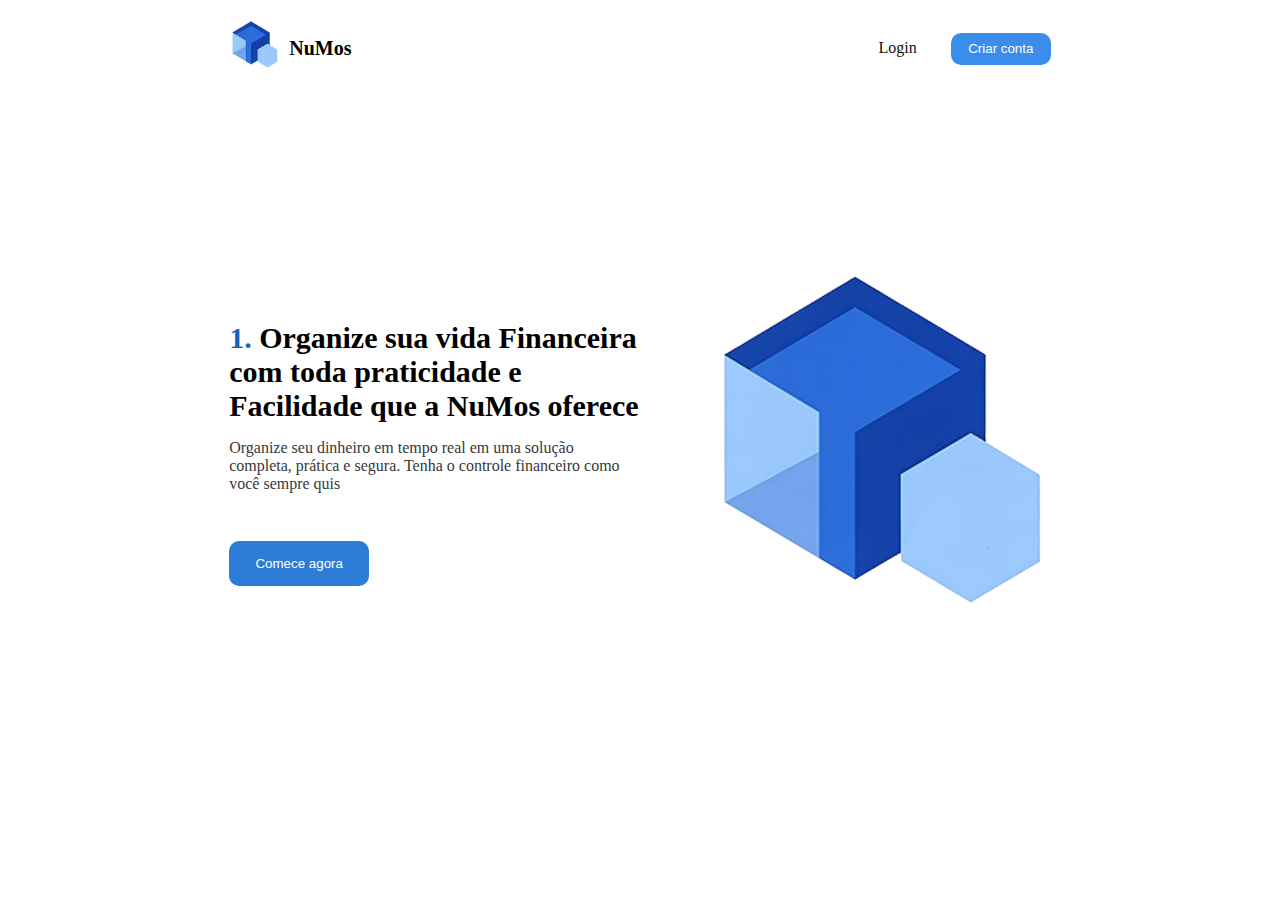
==== index.html @ 14c6fe0b "homePage Login" ====
<!DOCTYPE html>
<html lang="pt-br">
<head>
    <meta charset="UTF-8">
    <meta name="viewport" content="width=device-width, initial-scale=1.0">
    <link rel="stylesheet" href="Css/home.css">
    <title>NuMos</title>
</head>
<body>

    <div class="main">
    <div class="nav">

        <div class="logo">
            <a href=""><img src="components/img/logo-menu.png" alt="Logo-Numos" id="logo"></a>
            <h2>NuMos</h2>
        </div>
        <div class="links">
            <div class="buttons">
                <a href="" class="buttonLogin">Login</a>
                <button id="ButtonAcount">Criar conta</button>
            </div>
        </div>
    </div>

    <div class="homePage">


        <div class="descricao">
            <div class="txtDescricao">
                <h2><span>1. </span>Organize sua vida Financeira com toda praticidade e Facilidade que a NuMos oferece</h2>
                <p id="descricao2">Organize seu dinheiro em tempo real em uma solução completa, prática e segura. Tenha o controle financeiro como você sempre quis</p>

                <div class="buttonStart">
                    <button id="start">Comece agora</button>
                
                </div>
            </div>
           
           
        </div>



        <div class="imgHome">
            <img src="components/img/img-home.png" alt="" id="homeImg">
        </div>
    </div>

    </div>
    
</body>
</html>
---- Css/home.css ----
:root {
    --cor-button-menu: #3A8DEB;
    --cor-button-start: #2D7DD8;
    --cor-span-txt: #1565C0;
  }

  body{
    
  }

  span{
    color: var(--cor-span-txt);
  }
  h2,p, h1{
    margin: 0px;
  }

  .main{
    width: 100%;
    height: 90vh;
    display: flex;
    flex-direction: column;
  align-items: center;
  }

  .nav{
    width: 65%;
    height: 10%;
    display: flex;
    flex-direction: row;
    align-items: center;
 
  
  

    .logo{
      width: 50%;
      display: flex;
      flex-direction: row;
      align-items: center;

      #logo{
        width: 50px;
      }
      h2{
        font-size: 20px;
        margin-left: 10px;
      }
    }
    .links{
      width: 50%;
      display: flex;
      flex-direction: row;
      align-items: center;
      justify-content: right;
     

    }

  }
  #ButtonAcount{
    height: 32px;
    width: 100px;
    border-radius: 10px;
    border: 0px;
    background-color: var(--cor-button-menu);
    color: #fff;
  }
  #ButtonAcount:hover{
    background-color:rgb(84, 138, 201);
    cursor: pointer;
  }
  .buttonLogin{
    margin-right: 30px;
    text-decoration: none;
    color: #0f0f0f;
  }

  .homePage{
    width: 65%;
    height: 90%;
    display: flex;
    flex-direction: row;
   
    .descricao{
      width: 50%;
      height: 100%;
      .txtDescricao{
        width: 100%;
        height: 100%;
        display: flex;
        h2{
          font-size: 30px;
        }
        flex-direction: column;
  
        justify-content: center;
        #descricao2{
          margin-top: 1rem;
          color: #383838;
        }
      }
    }
    .imgHome{
      width: 50%;
      height: 100%;
      display: flex;
      align-items: center;
      justify-content: right;
      #homeImg{
        width: 350px;
      }
    }

  }
 
 #start{
  height: 45px;
  width: 140px;
  border-radius: 10px;
  border: 0px;
  background-color: var(--cor-button-start);
  color: #fff;
  margin-top: 3rem;
 }

 #start:hover{
  background-color: #4792e7;
  cursor: pointer;
 }
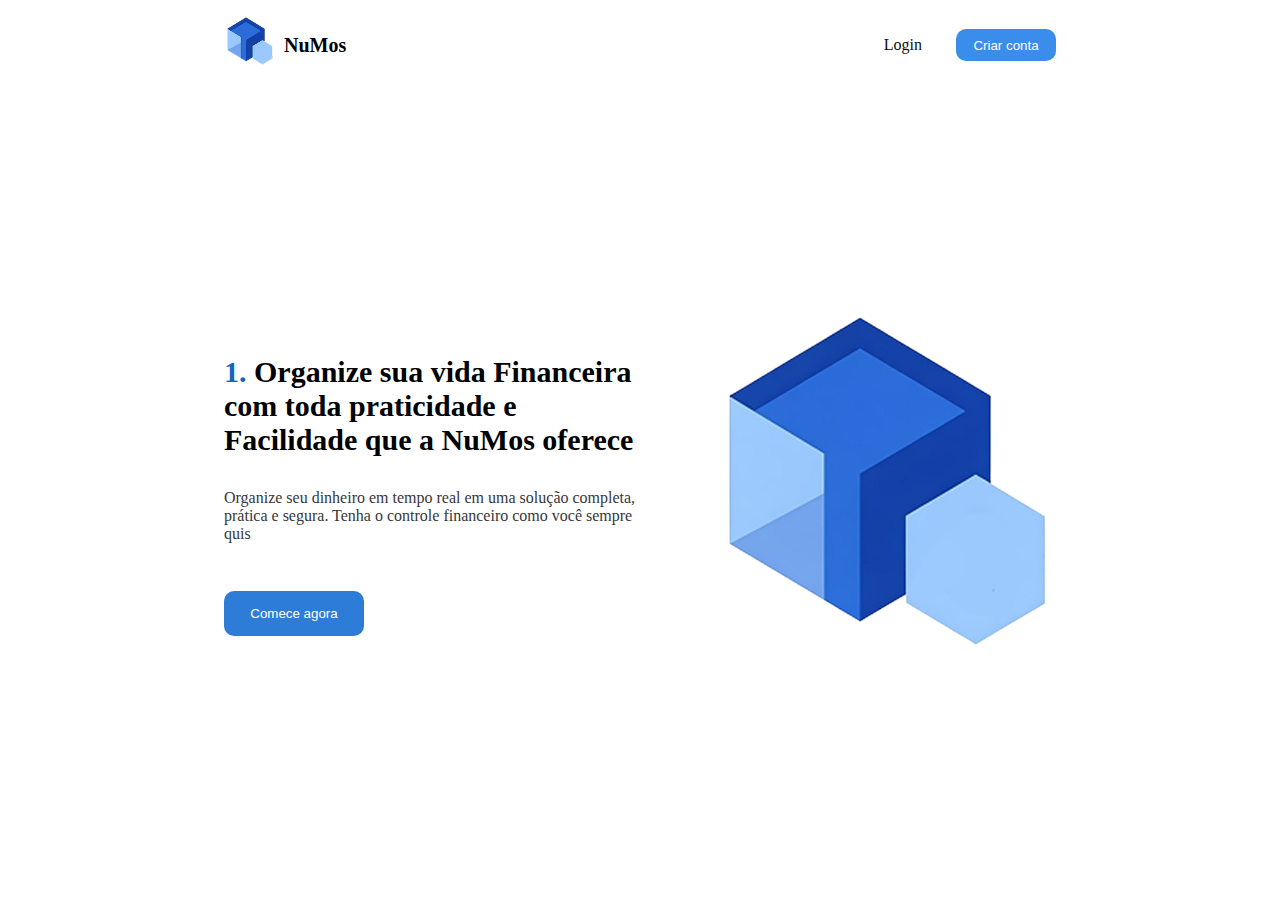
==== commit e7bb68d3: "login e home" ====
--- a/index.html
+++ b/index.html
@@ -18,7 +18,8 @@
         <div class="links">
             <div class="buttons">
                 <a href="" class="buttonLogin">Login</a>
-                <button id="ButtonAcount">Criar conta</button>
+                <a href="pages/login/index.html" target="_blank"><button id="ButtonAcount">Criar conta</button></a>
+                
             </div>
         </div>
     </div>
@@ -47,6 +48,8 @@
         </div>
     </div>
 
+    
+
     </div>
     
 </body>
--- a/Css/home.css
+++ b/Css/home.css
@@ -5,7 +5,8 @@
   }
 
   body{
-    
+    margin: 0px;
+    padding: 0px;
   }
 
   span{
@@ -17,7 +18,7 @@
 
   .main{
     width: 100%;
-    height: 90vh;
+    height: 100vh;
     display: flex;
     flex-direction: column;
   align-items: center;
@@ -96,7 +97,7 @@
   
         justify-content: center;
         #descricao2{
-          margin-top: 1rem;
+          margin-top: 2rem;
           color: #383838;
         }
       }
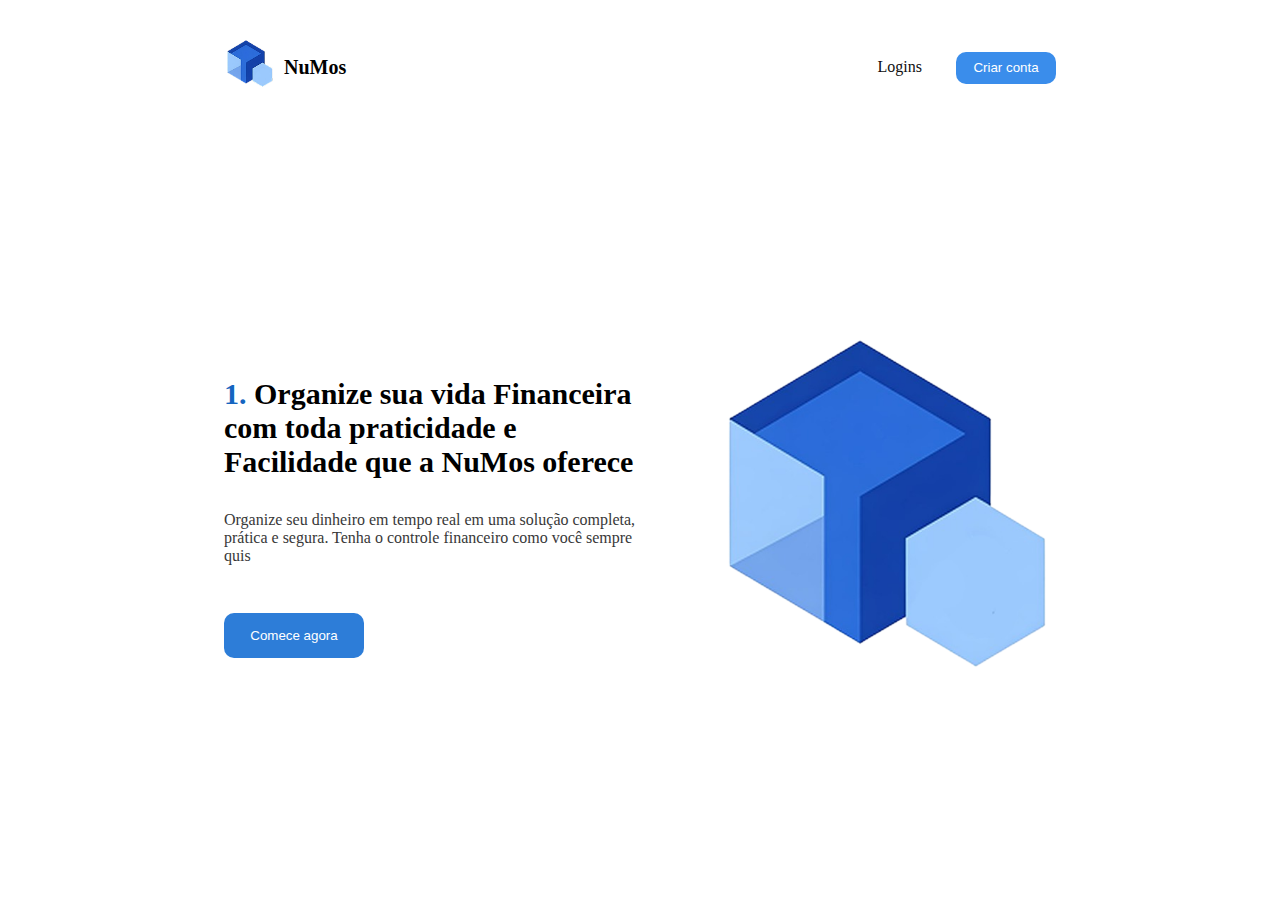
==== commit fc5a644f: "s" ====
--- a/index.html
+++ b/index.html
@@ -4,6 +4,7 @@
     <meta charset="UTF-8">
     <meta name="viewport" content="width=device-width, initial-scale=1.0">
     <link rel="stylesheet" href="Css/home.css">
+    <link rel="icon" href="components/img/logo-menu.png"> 
     <title>NuMos</title>
 </head>
 <body>
@@ -17,7 +18,7 @@
         </div>
         <div class="links">
             <div class="buttons">
-                <a href="" class="buttonLogin">Login</a>
+                <a href="" class="buttonLogin">Logins</a>
                 <a href="pages/login/index.html" target="_blank"><button id="ButtonAcount">Criar conta</button></a>
                 
             </div>
--- a/Css/home.css
+++ b/Css/home.css
@@ -26,7 +26,7 @@
 
   .nav{
     width: 65%;
-    height: 10%;
+    height: 15%;
     display: flex;
     flex-direction: row;
     align-items: center;
@@ -79,7 +79,7 @@
 
   .homePage{
     width: 65%;
-    height: 90%;
+    height: 85%;
     display: flex;
     flex-direction: row;
    
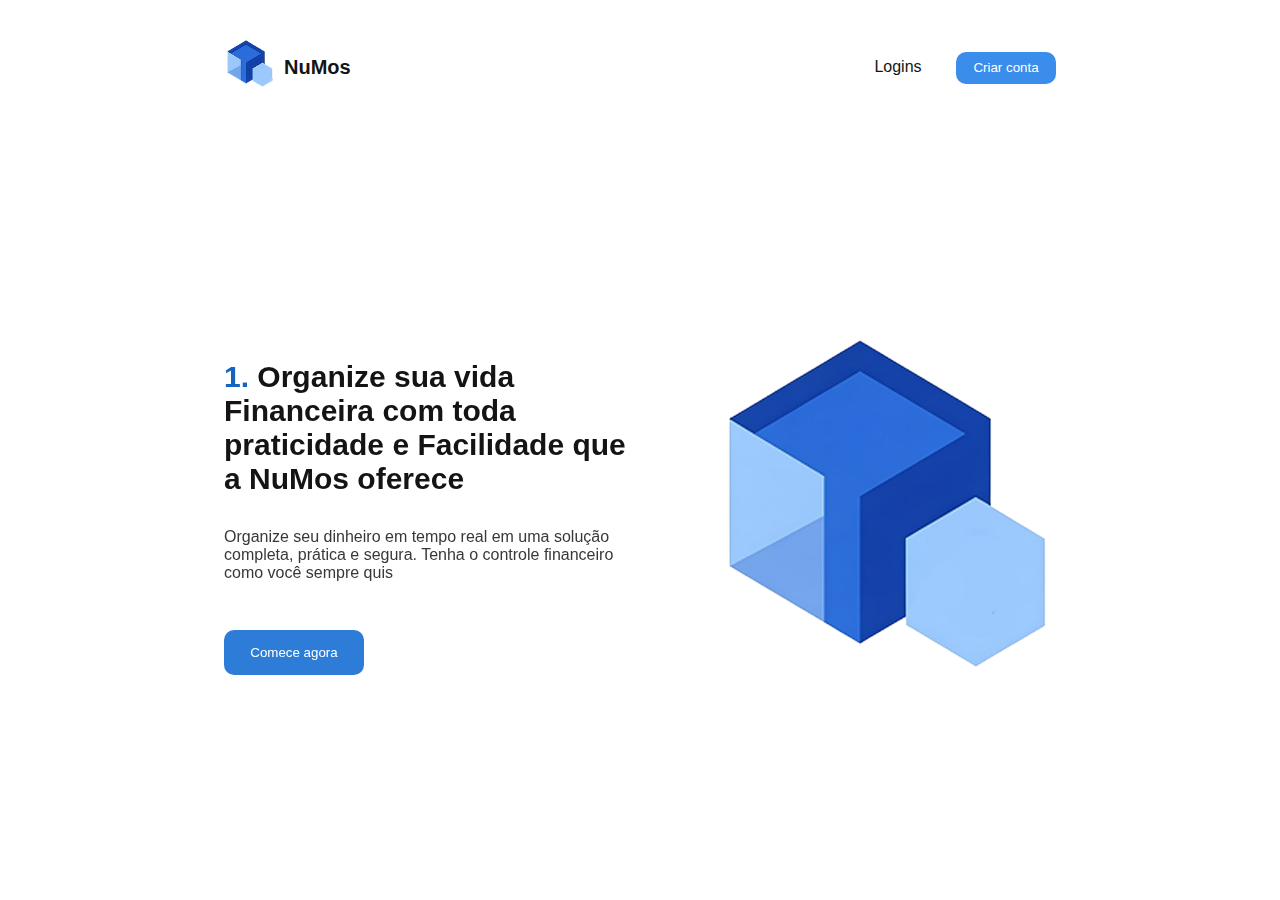
==== commit 260e6d61: "remove login" ====
--- a/index.html
+++ b/index.html
@@ -5,12 +5,14 @@
     <meta name="viewport" content="width=device-width, initial-scale=1.0">
     <link rel="stylesheet" href="Css/home.css">
     <link rel="icon" href="components/img/logo-menu.png"> 
+    <link href="https://unpkg.com/aos@2.3.1/dist/aos.css" rel="stylesheet">
+    <script src="https://unpkg.com/aos@2.3.1/dist/aos.js"></script>
     <title>NuMos</title>
 </head>
 <body>
 
     <div class="main">
-    <div class="nav">
+    <div class="nav" >
 
         <div class="logo">
             <a href=""><img src="components/img/logo-menu.png" alt="Logo-Numos" id="logo"></a>
@@ -29,7 +31,7 @@
 
 
         <div class="descricao">
-            <div class="txtDescricao">
+            <div class="txtDescricao" data-aos="fade-up">
                 <h2><span>1. </span>Organize sua vida Financeira com toda praticidade e Facilidade que a NuMos oferece</h2>
                 <p id="descricao2">Organize seu dinheiro em tempo real em uma solução completa, prática e segura. Tenha o controle financeiro como você sempre quis</p>
 
@@ -44,7 +46,7 @@
 
 
 
-        <div class="imgHome">
+        <div class="imgHome" data-aos="fade-left">
             <img src="components/img/img-home.png" alt="" id="homeImg">
         </div>
     </div>
@@ -52,6 +54,8 @@
     
 
     </div>
-    
+    <script>
+        AOS.init();
+      </script>
 </body>
 </html>--- a/Css/home.css
+++ b/Css/home.css
@@ -7,6 +7,8 @@
   body{
     margin: 0px;
     padding: 0px;
+    font-family: Arial, Helvetica, sans-serif;
+
   }
 
   span{
@@ -46,6 +48,7 @@
       h2{
         font-size: 20px;
         margin-left: 10px;
+        color: #141414;
       }
     }
     .links{
@@ -74,7 +77,7 @@
   .buttonLogin{
     margin-right: 30px;
     text-decoration: none;
-    color: #0f0f0f;
+    color: #141414;
   }
 
   .homePage{
@@ -92,6 +95,7 @@
         display: flex;
         h2{
           font-size: 30px;
+          color: #141414;
         }
         flex-direction: column;
   
@@ -128,4 +132,5 @@
  #start:hover{
   background-color: #4792e7;
   cursor: pointer;
- }+ }
+
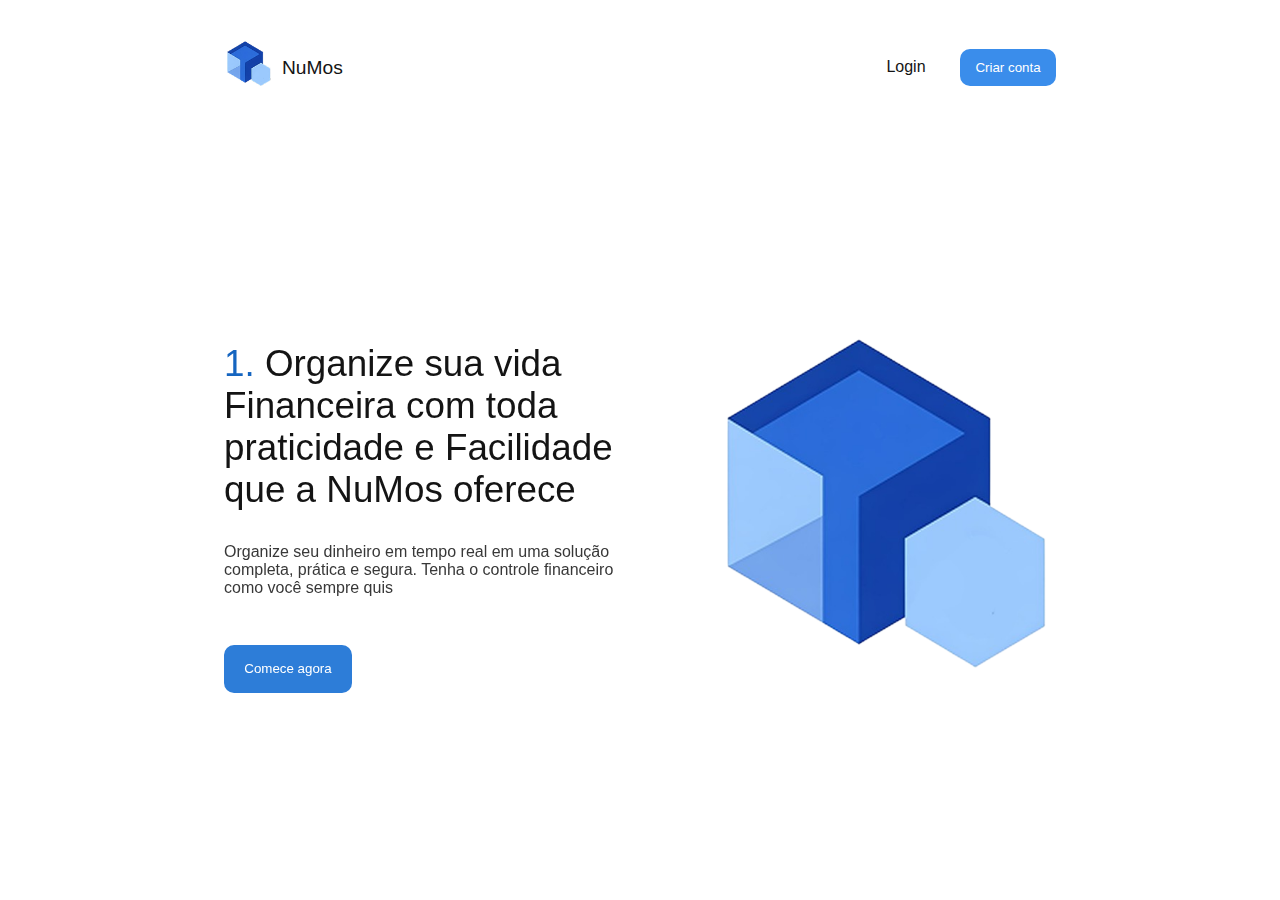
==== commit d88ddef5: "responsive" ====
--- a/index.html
+++ b/index.html
@@ -16,11 +16,11 @@
 
         <div class="logo">
             <a href=""><img src="components/img/logo-menu.png" alt="Logo-Numos" id="logo"></a>
-            <h2>NuMos</h2>
+            <p>NuMos</p>
         </div>
         <div class="links">
             <div class="buttons">
-                <a href="" class="buttonLogin">Logins</a>
+                <a href="" class="buttonLogin">Login</a>
                 <a href="pages/login/index.html" target="_blank"><button id="ButtonAcount">Criar conta</button></a>
                 
             </div>
@@ -32,7 +32,7 @@
 
         <div class="descricao">
             <div class="txtDescricao" data-aos="fade-up">
-                <h2><span>1. </span>Organize sua vida Financeira com toda praticidade e Facilidade que a NuMos oferece</h2>
+                <p id="desc1"><span>1. </span>Organize sua vida Financeira com toda praticidade e Facilidade que a NuMos oferece</p></p>
                 <p id="descricao2">Organize seu dinheiro em tempo real em uma solução completa, prática e segura. Tenha o controle financeiro como você sempre quis</p>
 
                 <div class="buttonStart">
--- a/Css/home.css
+++ b/Css/home.css
@@ -43,10 +43,10 @@
       align-items: center;
 
       #logo{
-        width: 50px;
+        width: 3rem;
       }
-      h2{
-        font-size: 20px;
+      p{
+        font-size: 1.2rem;
         margin-left: 10px;
         color: #141414;
       }
@@ -63,8 +63,8 @@
 
   }
   #ButtonAcount{
-    height: 32px;
-    width: 100px;
+    height: 2.3rem;
+    width: 6rem;
     border-radius: 10px;
     border: 0px;
     background-color: var(--cor-button-menu);
@@ -78,6 +78,7 @@
     margin-right: 30px;
     text-decoration: none;
     color: #141414;
+    font-size: 1rem;
   }
 
   .homePage{
@@ -93,8 +94,8 @@
         width: 100%;
         height: 100%;
         display: flex;
-        h2{
-          font-size: 30px;
+        #desc1{
+          font-size: 2.3rem;
           color: #141414;
         }
         flex-direction: column;
@@ -102,6 +103,7 @@
         justify-content: center;
         #descricao2{
           margin-top: 2rem;
+          font-size: 1rem;
           color: #383838;
         }
       }
@@ -113,15 +115,15 @@
       align-items: center;
       justify-content: right;
       #homeImg{
-        width: 350px;
+        width:22rem;
       }
     }
 
   }
  
  #start{
-  height: 45px;
-  width: 140px;
+  height: 3rem;
+  width: 8rem;
   border-radius: 10px;
   border: 0px;
   background-color: var(--cor-button-start);
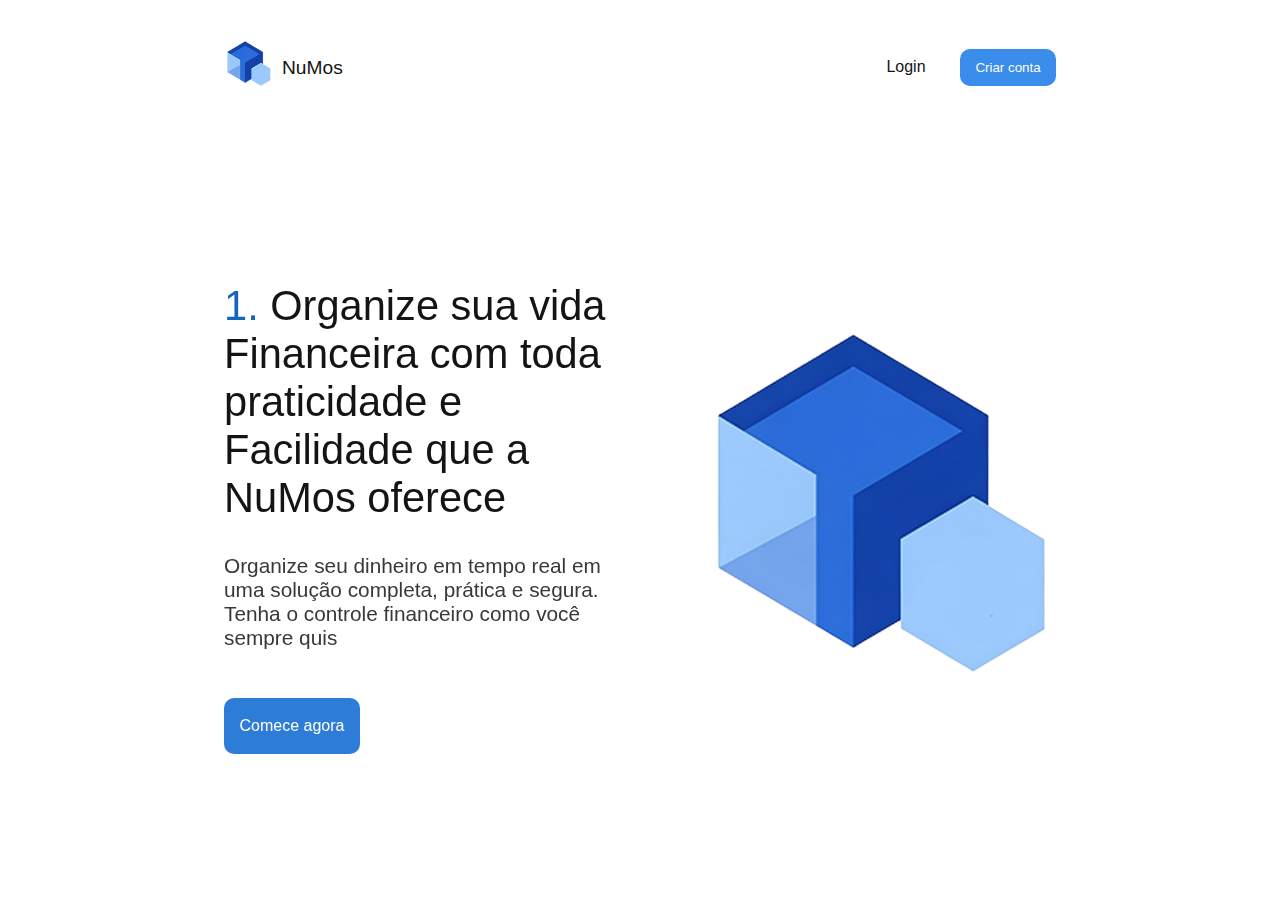
==== commit 920a0990: "s" ====
--- a/index.html
+++ b/index.html
@@ -7,7 +7,7 @@
     <link rel="icon" href="components/img/logo-menu.png"> 
     <link href="https://unpkg.com/aos@2.3.1/dist/aos.css" rel="stylesheet">
     <script src="https://unpkg.com/aos@2.3.1/dist/aos.js"></script>
-    <title>NuMos</title>
+    <title>Numos</title>
 </head>
 <body>
 
@@ -20,8 +20,8 @@
         </div>
         <div class="links">
             <div class="buttons">
-                <a href="" class="buttonLogin">Login</a>
-                <a href="pages/login/index.html" target="_blank"><button id="ButtonAcount">Criar conta</button></a>
+                <a href="pages/Login/index.html" target="_blank" class="buttonLogin">Login</a>
+                <a href="pages/CreateAcount/index.html" target="_blank"><button id="ButtonAcount">Criar conta</button></a>
                 
             </div>
         </div>
@@ -36,7 +36,8 @@
                 <p id="descricao2">Organize seu dinheiro em tempo real em uma solução completa, prática e segura. Tenha o controle financeiro como você sempre quis</p>
 
                 <div class="buttonStart">
-                    <button id="start">Comece agora</button>
+                    <a href="pages/Login/index.html"> <button id="start">Comece agora</button></a>
+                    
                 
                 </div>
             </div>
--- a/Css/home.css
+++ b/Css/home.css
@@ -1,7 +1,7 @@
 :root {
     --cor-button-menu: #3A8DEB;
     --cor-button-start: #2D7DD8;
-    --cor-span-txt: #1565C0;
+    --cor-span-txt: #1565C0;;
   }
 
   body{
@@ -95,7 +95,7 @@
         height: 100%;
         display: flex;
         #desc1{
-          font-size: 2.3rem;
+          font-size: 2.6rem;
           color: #141414;
         }
         flex-direction: column;
@@ -103,7 +103,7 @@
         justify-content: center;
         #descricao2{
           margin-top: 2rem;
-          font-size: 1rem;
+          font-size: 1.3rem;
           color: #383838;
         }
       }
@@ -115,15 +115,16 @@
       align-items: center;
       justify-content: right;
       #homeImg{
-        width:22rem;
+        width:87%;
       }
     }
 
   }
  
  #start{
-  height: 3rem;
-  width: 8rem;
+  height: 3.5rem;
+  width: 8.5rem;
+  font-size: 1rem;
   border-radius: 10px;
   border: 0px;
   background-color: var(--cor-button-start);
@@ -135,4 +136,6 @@
   background-color: #4792e7;
   cursor: pointer;
  }
-
+ @media (max-width: 1367px){
+ 
+ }
